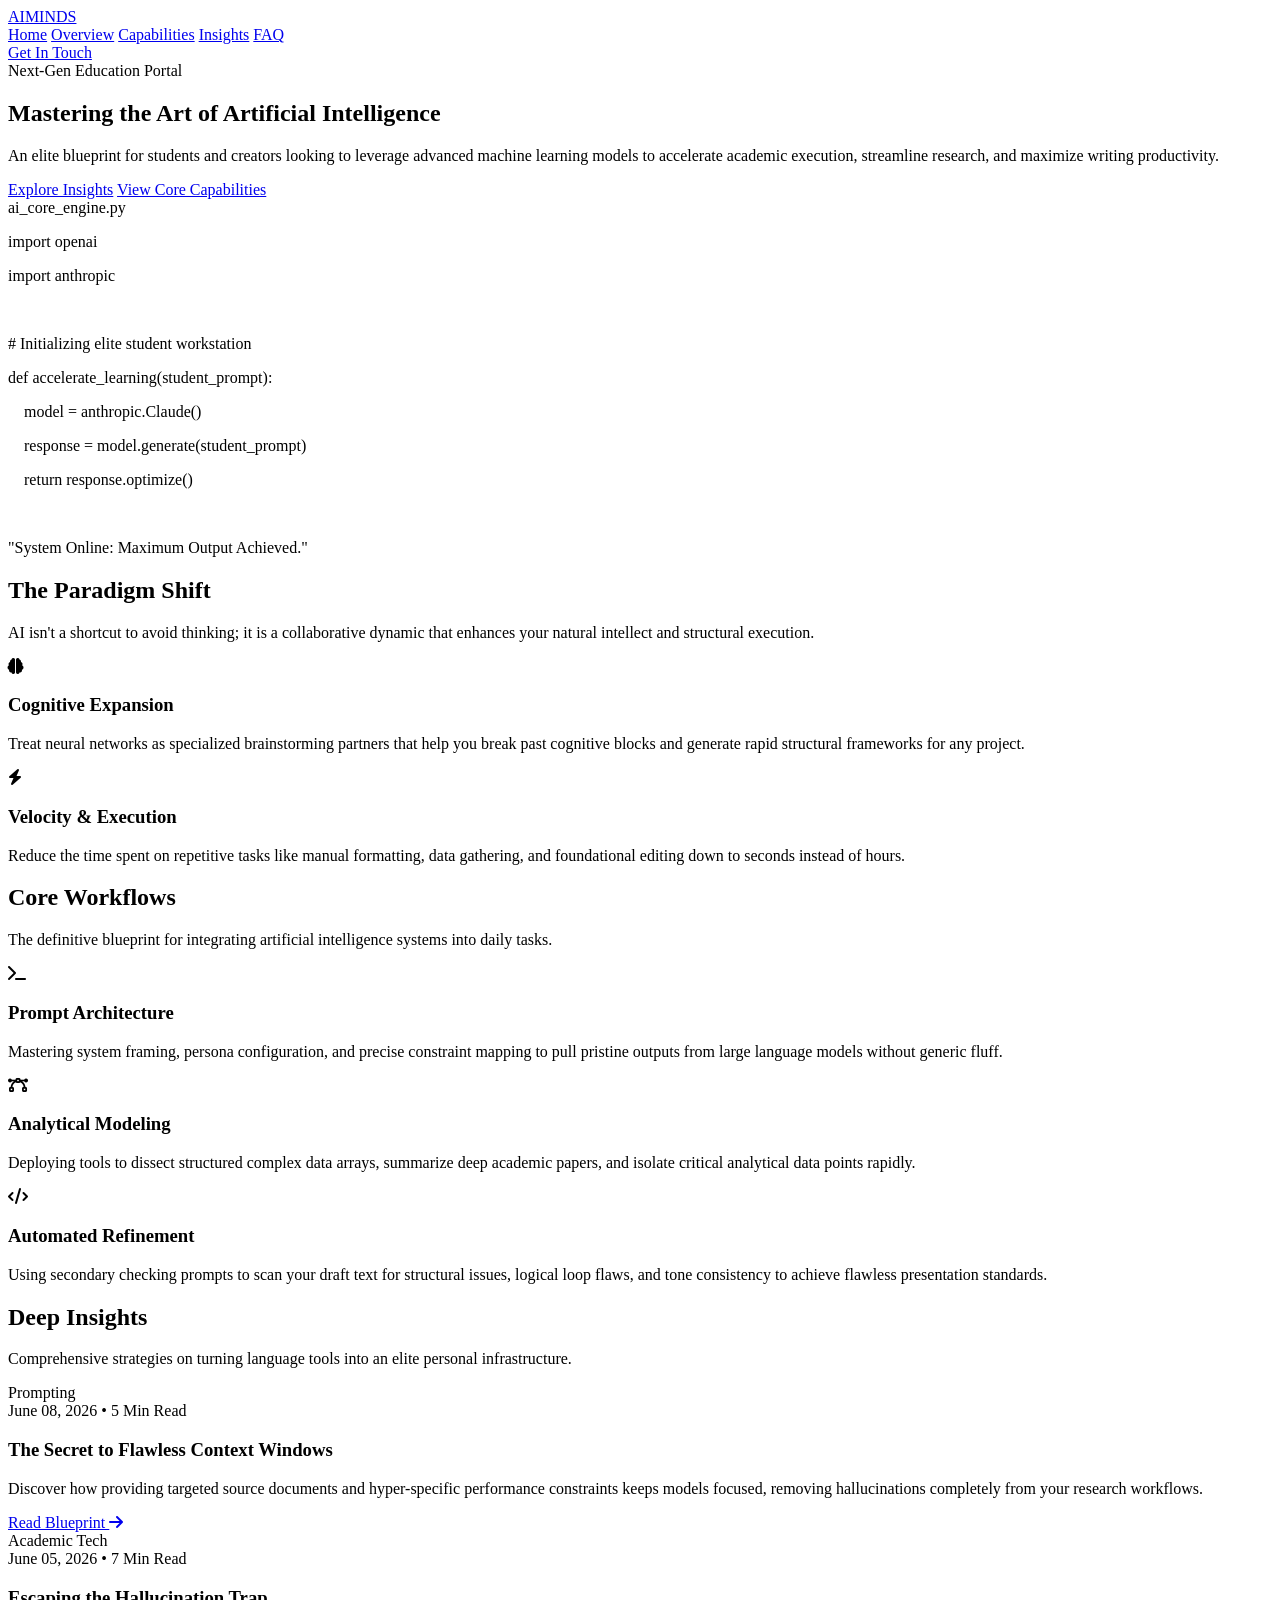
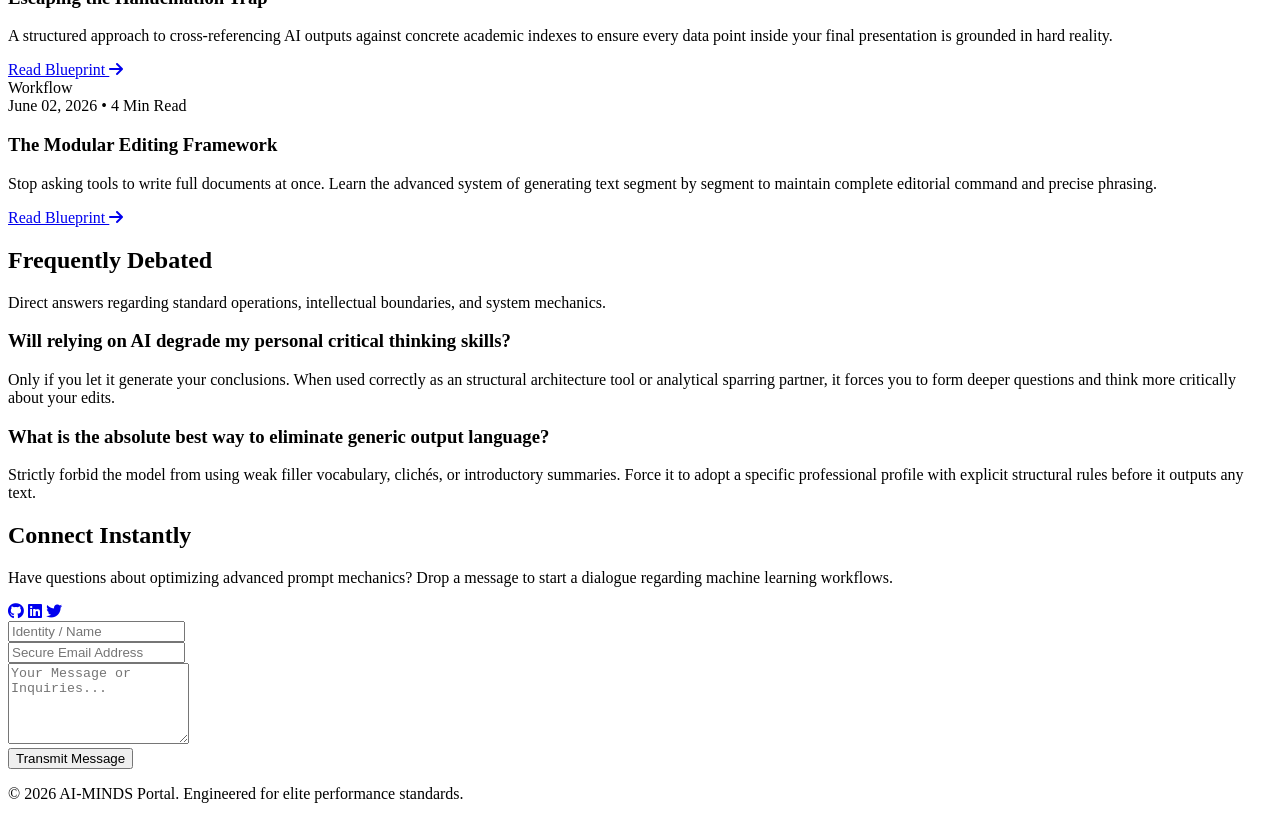
==== index.html @ 74c540f6 "Add initial HTML structure for AI-Minds portal" ====
<!DOCTYPE html>
<html lang="en">
<head>
    <meta charset="UTF-8">
    <meta name="viewport" content="width=device-width, initial-scale=1.0">
    <title>AI-Minds | The Future of Learning</title>
    <!-- Google Fonts for Premium Typography -->
    <link rel="preconnect" href="https://fonts.googleapis.com">
    <link rel="preconnect" href="https://fonts.gstatic.com" crossorigin>
    <link href="https://fonts.googleapis.com/css2?family=Orbitron:wght@400;700;900&family=Plus+Jakarta+Sans:wght@300;400;500;700&display=swap" rel="stylesheet">
    <!-- FontAwesome for Premium Icons -->
    <link rel="stylesheet" href="https://cdnjs.cloudflare.com/ajax/libs/font-awesome/6.4.0/css/all.min.css">
    <link rel="stylesheet" href="style.css">
</head>
<body>

    <!-- 1. NAVIGATION BAR -->
    <header class="navbar">
        <div class="nav-container">
            <a href="#" class="logo">AI<span>MINDS</span></a>
            <nav class="nav-menu">
                <a href="#home" class="nav-link">Home</a>
                <a href="#about" class="nav-link">Overview</a>
                <a href="#features" class="nav-link">Capabilities</a>
                <a href="#blog" class="nav-link">Insights</a>
                <a href="#faq" class="nav-link">FAQ</a>
            </nav>
            <div class="nav-actions">
                <a href="#contact" class="btn btn-secondary">Get In Touch</a>
            </div>
        </div>
    </header>

    <!-- 2. HERO SECTION -->
    <section id="home" class="hero-section">
        <div class="hero-container">
            <div class="hero-content">
                <div class="badge">Next-Gen Education Portal</div>
                <h1>Mastering the Art of <span class="text-gradient">Artificial Intelligence</span></h1>
                <p>An elite blueprint for students and creators looking to leverage advanced machine learning models to accelerate academic execution, streamline research, and maximize writing productivity.</p>
                <div class="hero-buttons">
                    <a href="#blog" class="btn btn-primary">Explore Insights</a>
                    <a href="#features" class="btn btn-outline">View Core Capabilities</a>
                </div>
            </div>
            <div class="hero-visual">
                <div class="mockup-window">
                    <div class="mockup-header">
                        <span class="dot red"></span>
                        <span class="dot yellow"></span>
                        <span class="dot green"></span>
                        <div class="mockup-title">ai_core_engine.py</div>
                    </div>
                    <div class="mockup-body">
                        <p class="code-line"><span class="code-keyword">import</span> openai</p>
                        <p class="code-line"><span class="code-keyword">import</span> anthropic</p>
                        <p class="code-line"><br></p>
                        <p class="code-line"><span class="code-comment"># Initializing elite student workstation</span></p>
                        <p class="code-line"><span class="code-keyword">def</span> <span class="code-func">accelerate_learning</span>(student_prompt):</p>
                        <p class="code-line">&nbsp;&nbsp;&nbsp;&nbsp;model = anthropic.Claude()</p>
                        <p class="code-line">&nbsp;&nbsp;&nbsp;&nbsp;response = model.generate(student_prompt)</p>
                        <p class="code-line">&nbsp;&nbsp;&nbsp;&nbsp;<span class="code-keyword">return</span> response.optimize()</p>
                        <p class="code-line"><br></p>
                        <p class="code-line"><span class="code-string">"System Online: Maximum Output Achieved."</span></p>
                    </div>
                </div>
            </div>
        </div>
    </section>

    <!-- 3. ABOUT / OVERVIEW SECTION -->
    <section id="about" class="about-section">
        <div class="section-container">
            <div class="section-header">
                <h2>The Paradigm Shift</h2>
                <p>AI isn't a shortcut to avoid thinking; it is a collaborative dynamic that enhances your natural intellect and structural execution.</p>
            </div>
            <div class="about-grid">
                <div class="about-card">
                    <div class="about-icon"><i class="fa-solid fa-brain"></i></div>
                    <h3>Cognitive Expansion</h3>
                    <p>Treat neural networks as specialized brainstorming partners that help you break past cognitive blocks and generate rapid structural frameworks for any project.</p>
                </div>
                <div class="about-card">
                    <div class="about-icon"><i class="fa-solid fa-bolt"></i></div>
                    <h3>Velocity & Execution</h3>
                    <p>Reduce the time spent on repetitive tasks like manual formatting, data gathering, and foundational editing down to seconds instead of hours.</p>
                </div>
            </div>
        </div>
    </section>

    <!-- 4. FEATURES GRID -->
    <section id="features" class="features-section">
        <div class="section-container">
            <div class="section-header">
                <h2>Core Workflows</h2>
                <p>The definitive blueprint for integrating artificial intelligence systems into daily tasks.</p>
            </div>
            <div class="features-grid">
                <div class="feature-box">
                    <div class="feature-header-icon"><i class="fa-solid fa-terminal"></i></div>
                    <h3>Prompt Architecture</h3>
                    <p>Mastering system framing, persona configuration, and precise constraint mapping to pull pristine outputs from large language models without generic fluff.</p>
                </div>
                <div class="feature-box">
                    <div class="feature-header-icon"><i class="fa-solid fa-bezier-curve"></i></div>
                    <h3>Analytical Modeling</h3>
                    <p>Deploying tools to dissect structured complex data arrays, summarize deep academic papers, and isolate critical analytical data points rapidly.</p>
                </div>
                <div class="feature-box">
                    <div class="feature-header-icon"><i class="fa-solid fa-code"></i></div>
                    <h3>Automated Refinement</h3>
                    <p>Using secondary checking prompts to scan your draft text for structural issues, logical loop flaws, and tone consistency to achieve flawless presentation standards.</p>
                </div>
            </div>
        </div>
    </section>

    <!-- 5. BLOG SECTION -->
    <section id="blog" class="blog-section">
        <div class="section-container">
            <div class="section-header">
                <h2>Deep Insights</h2>
                <p>Comprehensive strategies on turning language tools into an elite personal infrastructure.</p>
            </div>
            <div class="blog-grid">
                <!-- Blog Post 1 -->
                <article class="blog-card">
                    <div class="blog-badge">Prompting</div>
                    <div class="blog-content">
                        <span class="blog-meta">June 08, 2026 • 5 Min Read</span>
                        <h3>The Secret to Flawless Context Windows</h3>
                        <p>Discover how providing targeted source documents and hyper-specific performance constraints keeps models focused, removing hallucinations completely from your research workflows.</p>
                        <a href="#" class="blog-link">Read Blueprint <i class="fa-solid fa-arrow-right"></i></a>
                    </div>
                </article>
                <!-- Blog Post 2 -->
                <article class="blog-card">
                    <div class="blog-badge">Academic Tech</div>
                    <div class="blog-content">
                        <span class="blog-meta">June 05, 2026 • 7 Min Read</span>
                        <h3>Escaping the Hallucination Trap</h3>
                        <p>A structured approach to cross-referencing AI outputs against concrete academic indexes to ensure every data point inside your final presentation is grounded in hard reality.</p>
                        <a href="#" class="blog-link">Read Blueprint <i class="fa-solid fa-arrow-right"></i></a>
                    </div>
                </article>
                <!-- Blog Post 3 -->
                <article class="blog-card">
                    <div class="blog-badge">Workflow</div>
                    <div class="blog-content">
                        <span class="blog-meta">June 02, 2026 • 4 Min Read</span>
                        <h3>The Modular Editing Framework</h3>
                        <p>Stop asking tools to write full documents at once. Learn the advanced system of generating text segment by segment to maintain complete editorial command and precise phrasing.</p>
                        <a href="#" class="blog-link">Read Blueprint <i class="fa-solid fa-arrow-right"></i></a>
                    </div>
                </article>
            </div>
        </div>
    </section>

    <!-- 6. FAQ SECTION -->
    <section id="faq" class="faq-section">
        <div class="section-container">
            <div class="section-header">
                <h2>Frequently Debated</h2>
                <p>Direct answers regarding standard operations, intellectual boundaries, and system mechanics.</p>
            </div>
            <div class="faq-list">
                <div class="faq-item">
                    <div class="faq-question">
                        <h3>Will relying on AI degrade my personal critical thinking skills?</h3>
                    </div>
                    <div class="faq-answer">
                        <p>Only if you let it generate your conclusions. When used correctly as an structural architecture tool or analytical sparring partner, it forces you to form deeper questions and think more critically about your edits.</p>
                    </div>
                </div>
                <div class="faq-item">
                    <div class="faq-question">
                        <h3>What is the absolute best way to eliminate generic output language?</h3>
                    </div>
                    <div class="faq-answer">
                        <p>Strictly forbid the model from using weak filler vocabulary, clichés, or introductory summaries. Force it to adopt a specific professional profile with explicit structural rules before it outputs any text.</p>
                    </div>
                </div>
            </div>
        </div>
    </section>

    <!-- 7. CONTACT FORM & FOOTER -->
    <section id="contact" class="contact-section">
        <div class="section-container">
            <div class="contact-box">
                <div class="contact-info">
                    <h2>Connect Instantly</h2>
                    <p>Have questions about optimizing advanced prompt mechanics? Drop a message to start a dialogue regarding machine learning workflows.</p>
                    <div class="social-icons">
                        <a href="#"><i class="fa-brands fa-github"></i></a>
                        <a href="#"><i class="fa-brands fa-linkedin"></i></a>
                        <a href="#"><i class="fa-brands fa-twitter"></i></a>
                    </div>
                </div>
                <form class="contact-form" onsubmit="event.preventDefault();">
                    <div class="form-group">
                        <input type="text" placeholder="Identity / Name" required>
                    </div>
                    <div class="form-group">
                        <input type="email" placeholder="Secure Email Address" required>
                    </div>
                    <div class="form-group">
                        <textarea placeholder="Your Message or Inquiries..." rows="5" required></textarea>
                    </div>
                    <button type="submit" class="btn btn-primary">Transmit Message</button>
                </form>
            </div>
        </div>
    </section>

    <footer class="footer">
        <p>&copy; 2026 AI-MINDS Portal. Engineered for elite performance standards.</p>
    </footer>

</body>
</html>
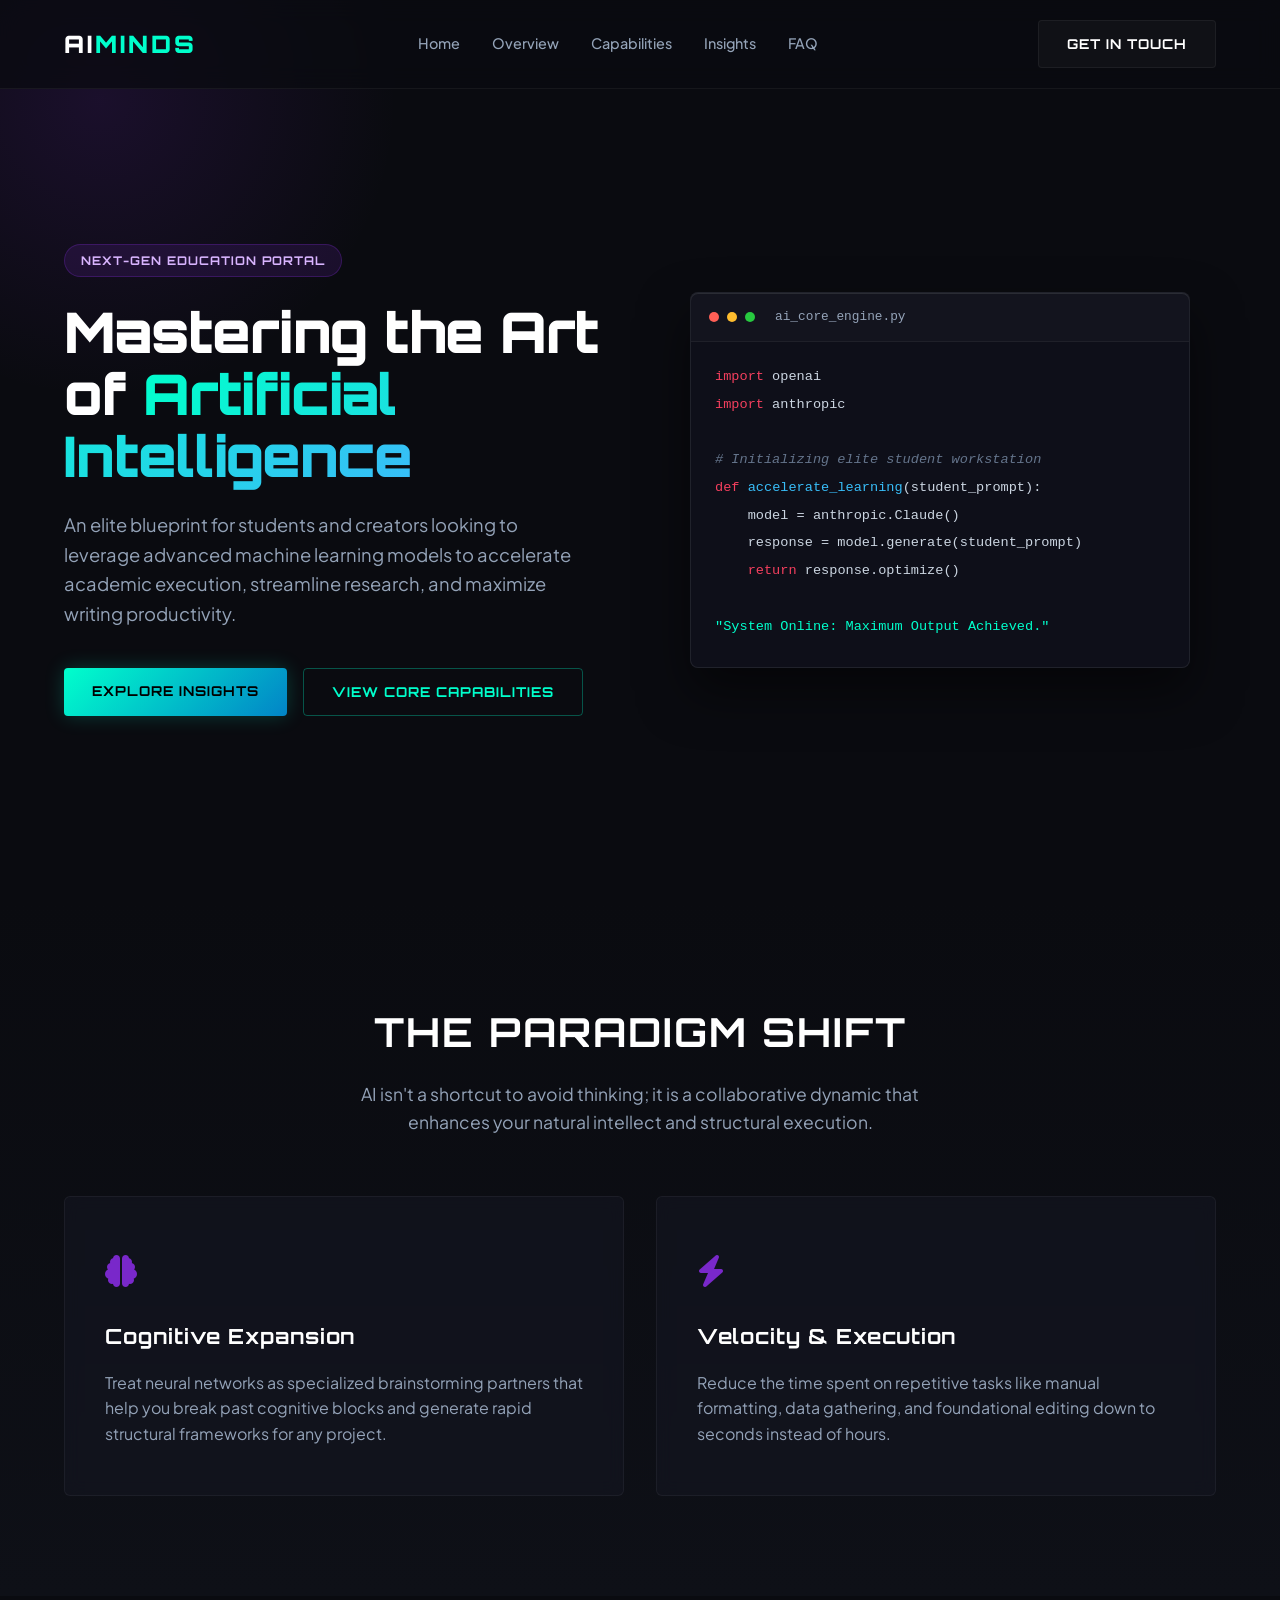
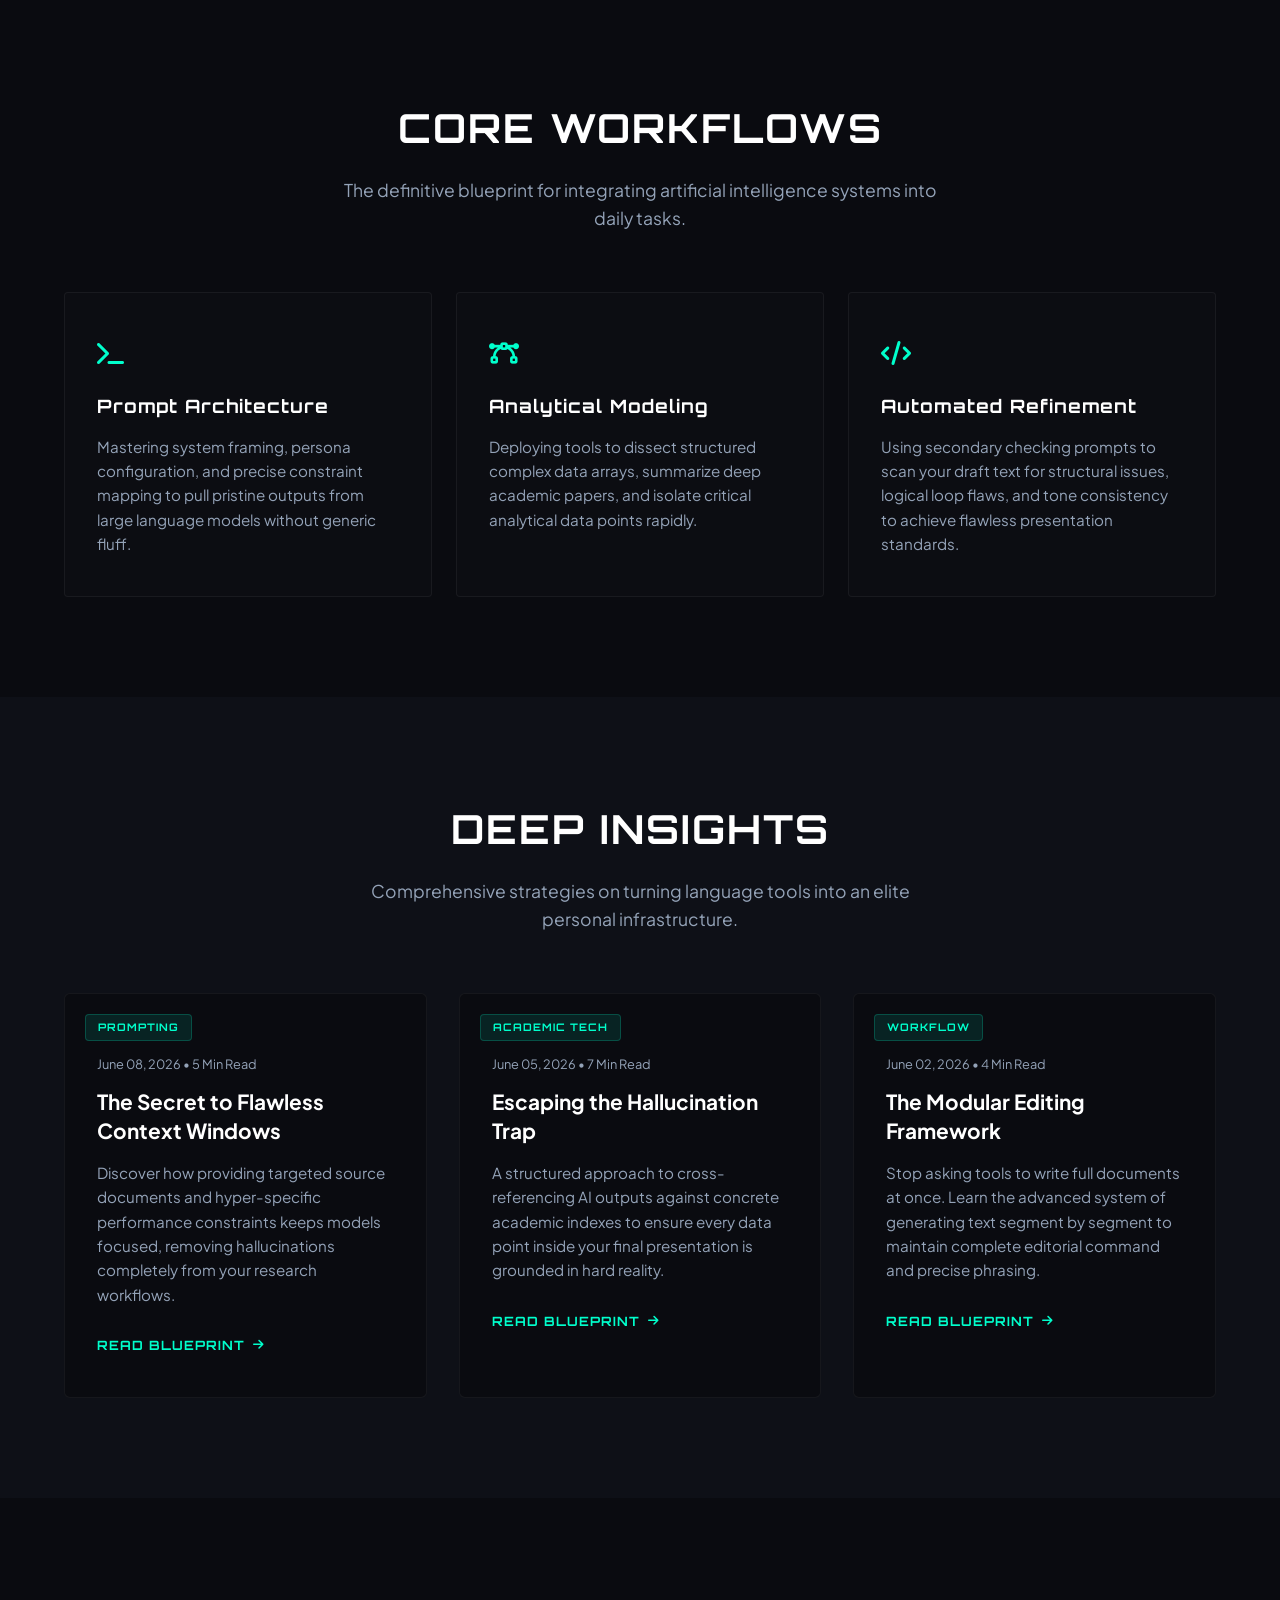
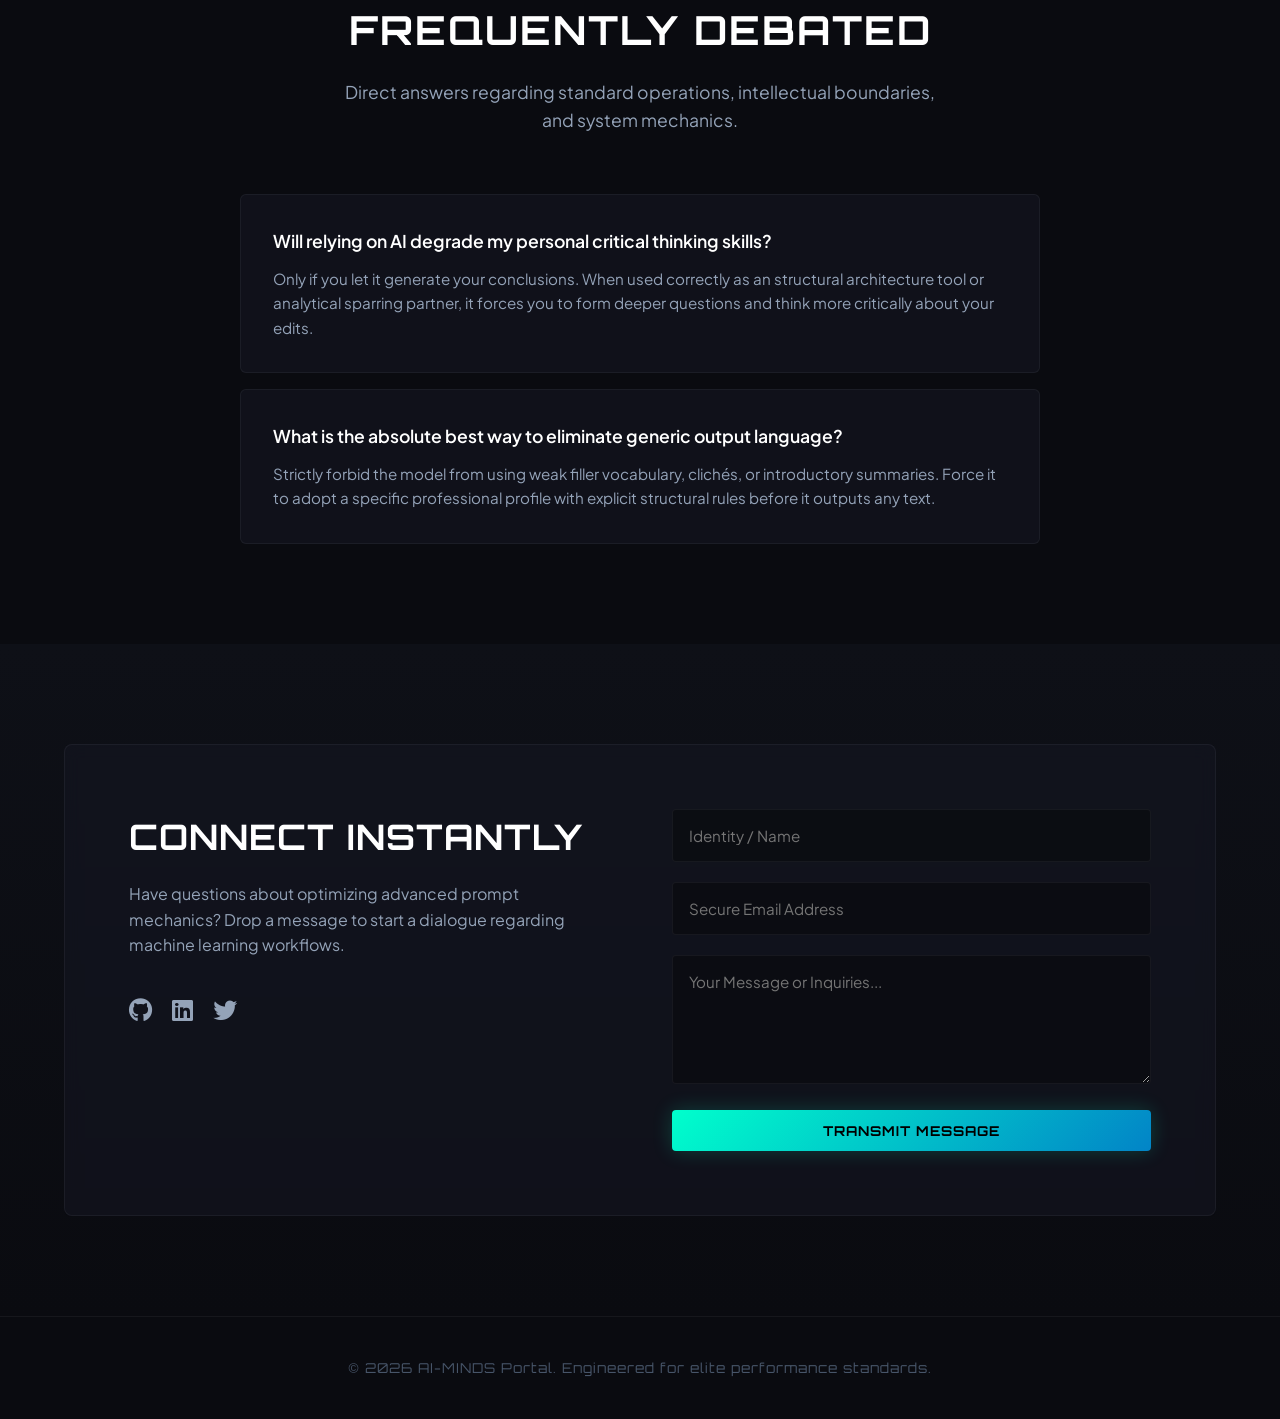
==== commit 28c6d4db: "Update index.html" ====
--- a/index.html
+++ b/index.html
@@ -4,17 +4,14 @@
     <meta charset="UTF-8">
     <meta name="viewport" content="width=device-width, initial-scale=1.0">
     <title>AI-Minds | The Future of Learning</title>
-    <!-- Google Fonts for Premium Typography -->
     <link rel="preconnect" href="https://fonts.googleapis.com">
     <link rel="preconnect" href="https://fonts.gstatic.com" crossorigin>
     <link href="https://fonts.googleapis.com/css2?family=Orbitron:wght@400;700;900&family=Plus+Jakarta+Sans:wght@300;400;500;700&display=swap" rel="stylesheet">
-    <!-- FontAwesome for Premium Icons -->
     <link rel="stylesheet" href="https://cdnjs.cloudflare.com/ajax/libs/font-awesome/6.4.0/css/all.min.css">
     <link rel="stylesheet" href="style.css">
 </head>
 <body>
 
-    <!-- 1. NAVIGATION BAR -->
     <header class="navbar">
         <div class="nav-container">
             <a href="#" class="logo">AI<span>MINDS</span></a>
@@ -31,7 +28,6 @@
         </div>
     </header>
 
-    <!-- 2. HERO SECTION -->
     <section id="home" class="hero-section">
         <div class="hero-container">
             <div class="hero-content">
@@ -68,7 +64,6 @@
         </div>
     </section>
 
-    <!-- 3. ABOUT / OVERVIEW SECTION -->
     <section id="about" class="about-section">
         <div class="section-container">
             <div class="section-header">
@@ -90,7 +85,6 @@
         </div>
     </section>
 
-    <!-- 4. FEATURES GRID -->
     <section id="features" class="features-section">
         <div class="section-container">
             <div class="section-header">
@@ -117,7 +111,6 @@
         </div>
     </section>
 
-    <!-- 5. BLOG SECTION -->
     <section id="blog" class="blog-section">
         <div class="section-container">
             <div class="section-header">
@@ -125,41 +118,37 @@
                 <p>Comprehensive strategies on turning language tools into an elite personal infrastructure.</p>
             </div>
             <div class="blog-grid">
-                <!-- Blog Post 1 -->
                 <article class="blog-card">
                     <div class="blog-badge">Prompting</div>
                     <div class="blog-content">
                         <span class="blog-meta">June 08, 2026 • 5 Min Read</span>
                         <h3>The Secret to Flawless Context Windows</h3>
                         <p>Discover how providing targeted source documents and hyper-specific performance constraints keeps models focused, removing hallucinations completely from your research workflows.</p>
-                        <a href="#" class="blog-link">Read Blueprint <i class="fa-solid fa-arrow-right"></i></a>
+                        <a href="blog.html#prompting-blueprint" class="blog-link">Read Blueprint <i class="fa-solid fa-arrow-right"></i></a>
                     </div>
                 </article>
-                <!-- Blog Post 2 -->
                 <article class="blog-card">
                     <div class="blog-badge">Academic Tech</div>
                     <div class="blog-content">
                         <span class="blog-meta">June 05, 2026 • 7 Min Read</span>
                         <h3>Escaping the Hallucination Trap</h3>
                         <p>A structured approach to cross-referencing AI outputs against concrete academic indexes to ensure every data point inside your final presentation is grounded in hard reality.</p>
-                        <a href="#" class="blog-link">Read Blueprint <i class="fa-solid fa-arrow-right"></i></a>
+                        <a href="blog.html#academic-tech" class="blog-link">Read Blueprint <i class="fa-solid fa-arrow-right"></i></a>
                     </div>
                 </article>
-                <!-- Blog Post 3 -->
                 <article class="blog-card">
                     <div class="blog-badge">Workflow</div>
                     <div class="blog-content">
                         <span class="blog-meta">June 02, 2026 • 4 Min Read</span>
                         <h3>The Modular Editing Framework</h3>
                         <p>Stop asking tools to write full documents at once. Learn the advanced system of generating text segment by segment to maintain complete editorial command and precise phrasing.</p>
-                        <a href="#" class="blog-link">Read Blueprint <i class="fa-solid fa-arrow-right"></i></a>
+                        <a href="blog.html#modular-editing" class="blog-link">Read Blueprint <i class="fa-solid fa-arrow-right"></i></a>
                     </div>
                 </article>
             </div>
         </div>
     </section>
 
-    <!-- 6. FAQ SECTION -->
     <section id="faq" class="faq-section">
         <div class="section-container">
             <div class="section-header">
@@ -187,7 +176,6 @@
         </div>
     </section>
 
-    <!-- 7. CONTACT FORM & FOOTER -->
     <section id="contact" class="contact-section">
         <div class="section-container">
             <div class="contact-box">
--- a/style.css
+++ b/style.css
@@ -0,0 +1,640 @@
+/* ==========================================================================
+   1. SYSTEM DESIGN VARIABLES & RESET
+   ========================================================================== */
+:root {
+    --bg-main: #0a0b10;
+    --bg-card: rgba(20, 22, 34, 0.6);
+    --bg-nav: rgba(10, 11, 16, 0.75);
+    --accent-neon: #00ffcc;
+    --accent-purple: #7928ca;
+    --text-primary: #ffffff;
+    --text-secondary: #94a3b8;
+    --font-heading: 'Orbitron', sans-serif;
+    --font-body: 'Plus Jakarta Sans', sans-serif;
+    --border-glass: rgba(255, 255, 255, 0.05);
+    --glow: 0 0 20px rgba(0, 255, 204, 0.2);
+    --transition-smooth: all 0.4s cubic-bezier(0.16, 1, 0.3, 1);
+}
+
+* {
+    margin: 0;
+    padding: 0;
+    box-sizing: border-box;
+    scroll-behavior: smooth;
+}
+
+body {
+    background-color: var(--bg-main);
+    color: var(--text-primary);
+    font-family: var(--font-body);
+    line-height: 1.6;
+    overflow-x: hidden;
+}
+
+/* Background ambient light artifacts */
+body::before {
+    content: '';
+    position: absolute;
+    width: 600px;
+    height: 600px;
+    background: radial-gradient(circle, rgba(121, 40, 202, 0.15) 0%, rgba(0,0,0,0) 70%);
+    top: -200px;
+    left: -200px;
+    z-index: -1;
+}
+
+/* ==========================================================================
+   2. REUSABLE COMPONENTS & UTILITIES
+   ========================================================================== */
+.section-container {
+    max-width: 1200px;
+    margin: 0 auto;
+    padding: 100px 24px;
+}
+
+.section-header {
+    text-align: center;
+    margin-bottom: 60px;
+}
+
+.section-header h2 {
+    font-family: var(--font-heading);
+    font-size: 2.5rem;
+    font-weight: 700;
+    letter-spacing: 2px;
+    text-transform: uppercase;
+    margin-bottom: 16px;
+    color: var(--text-primary);
+}
+
+.section-header p {
+    color: var(--text-secondary);
+    font-size: 1.1rem;
+    max-width: 600px;
+    margin: 0 auto;
+}
+
+.text-gradient {
+    background: linear-gradient(135deg, var(--accent-neon) 0%, #38bdf8 100%);
+    -webkit-background-clip: text;
+    -webkit-text-fill-color: transparent;
+}
+
+/* Premium Buttons */
+.btn {
+    display: inline-block;
+    padding: 12px 28px;
+    font-family: var(--font-heading);
+    font-size: 0.85rem;
+    font-weight: 700;
+    letter-spacing: 1px;
+    text-transform: uppercase;
+    text-decoration: none;
+    border-radius: 4px;
+    transition: var(--transition-smooth);
+    cursor: pointer;
+}
+
+.btn-primary {
+    background: linear-gradient(135deg, var(--accent-neon) 0%, #0284c7 100%);
+    color: #000000;
+    box-shadow: var(--glow);
+    border: none;
+}
+
+.btn-primary:hover {
+    transform: translateY(-2px);
+    box-shadow: 0 0 30px rgba(0, 255, 204, 0.4);
+}
+
+.btn-secondary {
+    background: rgba(255, 255, 255, 0.03);
+    color: var(--text-primary);
+    border: 1px solid var(--border-glass);
+}
+
+.btn-secondary:hover {
+    background: var(--text-primary);
+    color: #000000;
+}
+
+.btn-outline {
+    background: transparent;
+    color: var(--accent-neon);
+    border: 1px solid rgba(0, 255, 204, 0.3);
+}
+
+.btn-outline:hover {
+    background: rgba(0, 255, 204, 0.05);
+    border-color: var(--accent-neon);
+    box-shadow: var(--glow);
+}
+
+/* ==========================================================================
+   3. NAVIGATION BAR
+   ========================================================================== */
+.navbar {
+    position: fixed;
+    top: 0;
+    left: 0;
+    width: 100%;
+    background-color: var(--bg-nav);
+    backdrop-filter: blur(12px);
+    -webkit-backdrop-filter: blur(12px);
+    border-bottom: 1px solid var(--border-glass);
+    z-index: 1000;
+}
+
+.nav-container {
+    max-width: 1200px;
+    margin: 0 auto;
+    padding: 20px 24px;
+    display: flex;
+    justify-content: space-between;
+    align-items: center;
+}
+
+.logo {
+    font-family: var(--font-heading);
+    font-size: 1.5rem;
+    font-weight: 900;
+    color: var(--text-primary);
+    text-decoration: none;
+    letter-spacing: 3px;
+}
+
+.logo span {
+    color: var(--accent-neon);
+}
+
+.nav-menu {
+    display: flex;
+    gap: 32px;
+}
+
+.nav-link {
+    font-family: var(--font-body);
+    font-size: 0.9rem;
+    font-weight: 500;
+    color: var(--text-secondary);
+    text-decoration: none;
+    transition: var(--transition-smooth);
+}
+
+.nav-link:hover {
+    color: var(--accent-neon);
+}
+
+/* ==========================================================================
+   4. HERO SECTION
+   ========================================================================== */
+.hero-section {
+    padding-top: 160px;
+    padding-bottom: 100px;
+    min-height: 100vh;
+    display: flex;
+    align-items: center;
+}
+
+.hero-container {
+    max-width: 1200px;
+    margin: 0 auto;
+    padding: 0 24px;
+    display: grid;
+    grid-template-columns: 1fr 1fr;
+    gap: 48px;
+    align-items: center;
+}
+
+.badge {
+    display: inline-block;
+    padding: 6px 16px;
+    background: rgba(121, 40, 202, 0.15);
+    border: 1px solid rgba(121, 40, 202, 0.3);
+    color: #d8b4fe;
+    font-family: var(--font-heading);
+    font-size: 0.75rem;
+    font-weight: 700;
+    letter-spacing: 1px;
+    text-transform: uppercase;
+    border-radius: 50px;
+    margin-bottom: 24px;
+}
+
+.hero-content h1 {
+    font-family: var(--font-heading);
+    font-size: 3.5rem;
+    font-weight: 900;
+    line-height: 1.1;
+    letter-spacing: -1px;
+    margin-bottom: 24px;
+}
+
+.hero-content p {
+    color: var(--text-secondary);
+    font-size: 1.15rem;
+    margin-bottom: 40px;
+    max-width: 520px;
+}
+
+.hero-buttons {
+    display: flex;
+    gap: 16px;
+}
+
+/* Mockup Windows (The $500 Developer Visual Touch) */
+.hero-visual {
+    display: flex;
+    justify-content: center;
+}
+
+.mockup-window {
+    width: 100%;
+    max-width: 500px;
+    background: rgba(15, 17, 28, 0.8);
+    border: 1px solid rgba(255, 255, 255, 0.08);
+    border-radius: 8px;
+    box-shadow: 0 24px 50px rgba(0, 0, 0, 0.5), inset 0 1px 0 rgba(255,255,255,0.1);
+    overflow: hidden;
+}
+
+.mockup-header {
+    background: rgba(255, 255, 255, 0.02);
+    padding: 14px 18px;
+    border-bottom: 1px solid rgba(255, 255, 255, 0.05);
+    display: flex;
+    align-items: center;
+    gap: 8px;
+}
+
+.dot {
+    width: 10px;
+    height: 10px;
+    border-radius: 50%;
+    display: inline-block;
+}
+
+.dot.red { background: #ff5f56; }
+.dot.yellow { background: #ffbd2e; }
+.dot.green { background: #27c93f; }
+
+.mockup-title {
+    font-family: monospace;
+    font-size: 0.8rem;
+    color: var(--text-secondary);
+    margin-left: 12px;
+}
+
+.mockup-body {
+    padding: 24px;
+    font-family: 'Courier New', Courier, monospace;
+    font-size: 0.85rem;
+    color: #cbd5e1;
+}
+
+.code-line {
+    margin-bottom: 6px;
+}
+
+.code-keyword { color: #f43f5e; }
+.code-func { color: #38bdf8; }
+.code-comment { color: #64748b; font-style: italic; }
+.code-string { color: var(--accent-neon); }
+
+/* ==========================================================================
+   5. ABOUT / OVERVIEW SECTION
+   ========================================================================== */
+.about-section {
+    background: linear-gradient(180deg, var(--bg-main) 0%, #0e1017 100%);
+}
+
+.about-grid {
+    display: grid;
+    grid-template-columns: 1fr 1fr;
+    gap: 32px;
+}
+
+.about-card {
+    background: var(--bg-card);
+    border: 1px solid var(--border-glass);
+    padding: 48px 40px;
+    border-radius: 6px;
+    backdrop-filter: blur(8px);
+    -webkit-backdrop-filter: blur(8px);
+    transition: var(--transition-smooth);
+}
+
+.about-card:hover {
+    transform: translateY(-5px);
+    border-color: rgba(121, 40, 202, 0.3);
+    box-shadow: 0 20px 40px rgba(0,0,0,0.3);
+}
+
+.about-icon {
+    font-size: 2rem;
+    color: var(--accent-purple);
+    margin-bottom: 24px;
+}
+
+.about-card h3 {
+    font-family: var(--font-heading);
+    font-size: 1.3rem;
+    font-weight: 700;
+    margin-bottom: 16px;
+    letter-spacing: 1px;
+}
+
+.about-card p {
+    color: var(--text-secondary);
+}
+
+/* ==========================================================================
+   6. FEATURES GRID
+   ========================================================================== */
+.features-grid {
+    display: grid;
+    grid-template-columns: repeat(3, 1fr);
+    gap: 24px;
+}
+
+.feature-box {
+    background: rgba(255, 255, 255, 0.01);
+    border: 1px solid var(--border-glass);
+    padding: 40px 32px;
+    border-radius: 4px;
+    transition: var(--transition-smooth);
+}
+
+.feature-box:hover {
+    background: rgba(255, 255, 255, 0.02);
+    border-color: var(--accent-neon);
+    box-shadow: var(--glow);
+}
+
+.feature-header-icon {
+    font-size: 1.5rem;
+    color: var(--accent-neon);
+    margin-bottom: 20px;
+}
+
+.feature-box h3 {
+    font-family: var(--font-heading);
+    font-size: 1.15rem;
+    margin-bottom: 14px;
+    letter-spacing: 1px;
+}
+
+.feature-box p {
+    color: var(--text-secondary);
+    font-size: 0.95rem;
+}
+
+/* ==========================================================================
+   7. BLOG SECTION
+   ========================================================================== */
+.blog-section {
+    background: #0e1017;
+}
+
+.blog-grid {
+    display: grid;
+    grid-template-columns: repeat(3, 1fr);
+    gap: 32px;
+}
+
+.blog-card {
+    background: var(--bg-main);
+    border: 1px solid var(--border-glass);
+    border-radius: 6px;
+    overflow: hidden;
+    transition: var(--transition-smooth);
+    position: relative;
+}
+
+.blog-card:hover {
+    transform: translateY(-8px);
+    border-color: var(--accent-neon);
+}
+
+.blog-badge {
+    position: absolute;
+    top: 20px;
+    left: 20px;
+    background: rgba(0, 255, 204, 0.1);
+    color: var(--accent-neon);
+    padding: 4px 12px;
+    font-family: var(--font-heading);
+    font-size: 0.65rem;
+    font-weight: 700;
+    letter-spacing: 1px;
+    text-transform: uppercase;
+    border-radius: 4px;
+    border: 1px solid rgba(0, 255, 204, 0.2);
+}
+
+.blog-content {
+    padding: 60px 32px 40px 32px;
+}
+
+.blog-meta {
+    display: block;
+    font-size: 0.8rem;
+    color: var(--text-secondary);
+    margin-bottom: 12px;
+}
+
+.blog-card h3 {
+    font-size: 1.3rem;
+    font-weight: 700;
+    line-height: 1.4;
+    margin-bottom: 16px;
+}
+
+.blog-card p {
+    color: var(--text-secondary);
+    font-size: 0.95rem;
+    margin-bottom: 24px;
+}
+
+.blog-link {
+    color: var(--accent-neon);
+    text-decoration: none;
+    font-family: var(--font-heading);
+    font-size: 0.8rem;
+    font-weight: 700;
+    letter-spacing: 1px;
+    text-transform: uppercase;
+    display: inline-flex;
+    align-items: center;
+    gap: 8px;
+    transition: var(--transition-smooth);
+}
+
+.blog-link i {
+    font-size: 0.75rem;
+    transition: var(--transition-smooth);
+}
+
+.blog-card:hover .blog-link i {
+    transform: translateX(4px);
+}
+
+/* ==========================================================================
+   8. FAQ SECTION
+   ========================================================================== */
+.faq-list {
+    max-width: 800px;
+    margin: 0 auto;
+    display: flex;
+    flex-direction: column;
+    gap: 16px;
+}
+
+.faq-item {
+    background: var(--bg-card);
+    border: 1px solid var(--border-glass);
+    padding: 32px;
+    border-radius: 6px;
+}
+
+.faq-question h3 {
+    font-size: 1.1rem;
+    font-weight: 600;
+    margin-bottom: 12px;
+}
+
+.faq-answer p {
+    color: var(--text-secondary);
+    font-size: 0.95rem;
+}
+
+/* ==========================================================================
+   9. CONTACT FORM & FOOTER
+   ========================================================================== */
+.contact-section {
+    background: linear-gradient(180deg, #0e1017 0%, var(--bg-main) 100%);
+}
+
+.contact-box {
+    display: grid;
+    grid-template-columns: 1fr 1fr;
+    gap: 64px;
+    background: var(--bg-card);
+    border: 1px solid var(--border-glass);
+    padding: 64px;
+    border-radius: 8px;
+    backdrop-filter: blur(8px);
+    -webkit-backdrop-filter: blur(8px);
+}
+
+.contact-info h2 {
+    font-family: var(--font-heading);
+    font-size: 2.2rem;
+    text-transform: uppercase;
+    letter-spacing: 1px;
+    margin-bottom: 16px;
+}
+
+.contact-info p {
+    color: var(--text-secondary);
+    margin-bottom: 32px;
+}
+
+.social-icons {
+    display: flex;
+    gap: 20px;
+}
+
+.social-icons a {
+    color: var(--text-secondary);
+    font-size: 1.5rem;
+    transition: var(--transition-smooth);
+}
+
+.social-icons a:hover {
+    color: var(--accent-neon);
+}
+
+.contact-form {
+    display: flex;
+    flex-direction: column;
+    gap: 20px;
+}
+
+.form-group input,
+.form-group textarea {
+    width: 100%;
+    background: rgba(0, 0, 0, 0.3);
+    border: 1px solid var(--border-glass);
+    padding: 16px;
+    color: var(--text-primary);
+    font-family: var(--font-body);
+    font-size: 0.95rem;
+    border-radius: 4px;
+    transition: var(--transition-smooth);
+}
+
+.form-group input:focus,
+.form-group textarea:focus {
+    outline: none;
+    border-color: var(--accent-neon);
+    background: rgba(0, 0, 0, 0.5);
+}
+
+.footer {
+    text-align: center;
+    padding: 40px 24px;
+    border-top: 1px solid var(--border-glass);
+    background: var(--bg-main);
+}
+
+.footer p {
+    color: #475569;
+    font-size: 0.85rem;
+    font-family: var(--font-heading);
+    letter-spacing: 1px;
+}
+
+/* ==========================================================================
+   10. RESPONSIVE DESIGN (MOBILE ADAPTATION)
+   ========================================================================== */
+@media (max-width: 992px) {
+    .hero-container,
+    .about-grid,
+    .contact-box {
+        grid-template-columns: 1fr;
+        gap: 40px;
+    }
+    .features-grid,
+    .blog-grid {
+        grid-template-columns: repeat(2, 1fr);
+    }
+    .hero-content {
+        text-align: center;
+    }
+    .hero-content p {
+        margin: 0 auto 40px auto;
+    }
+    .hero-buttons {
+        justify-content: center;
+    }
+}
+
+@media (max-width: 768px) {
+    .nav-menu {
+        display: none; /* Simplification for testing layout */
+    }
+    .features-grid,
+    .blog-grid {
+        grid-template-columns: 1fr;
+    }
+    .hero-content h1 {
+        font-size: 2.5rem;
+    }
+    .section-header h2 {
+        font-size: 2rem;
+    }
+    .contact-box {
+        padding: 32px;
+    }
+}
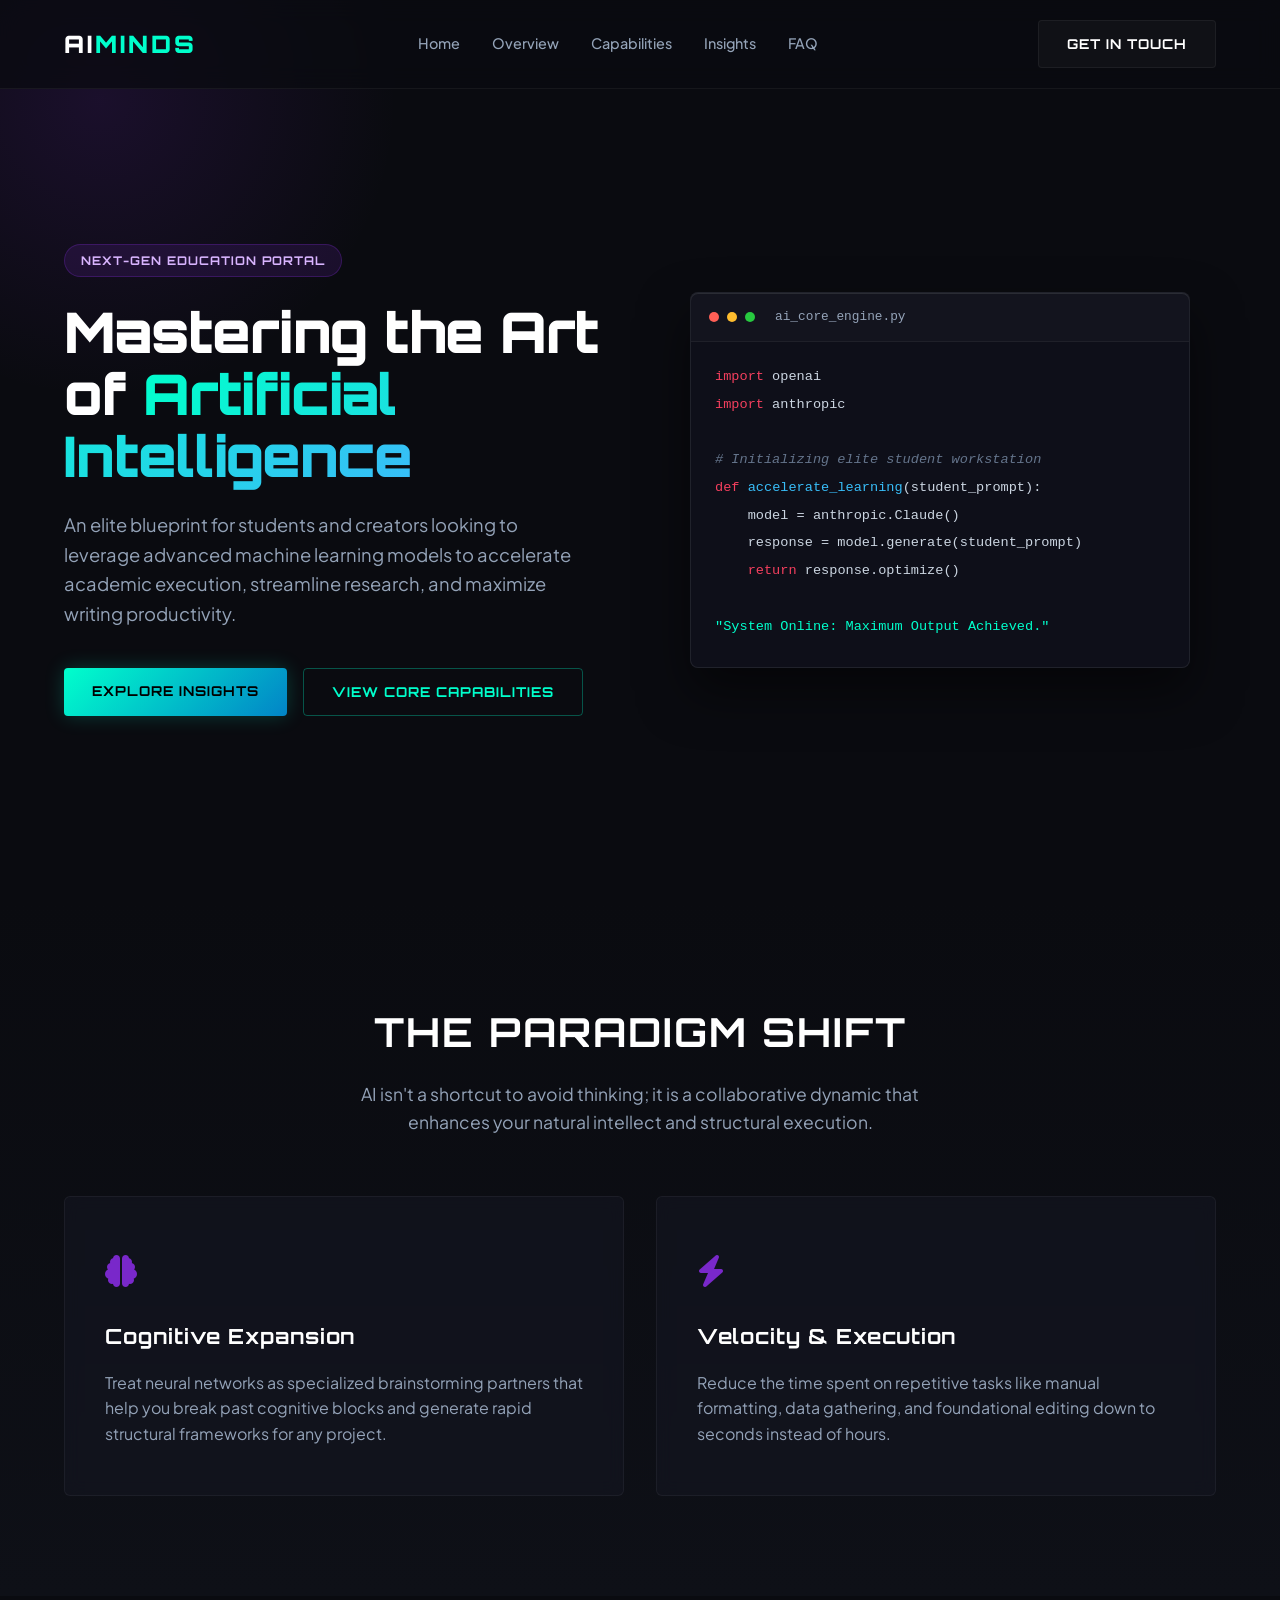
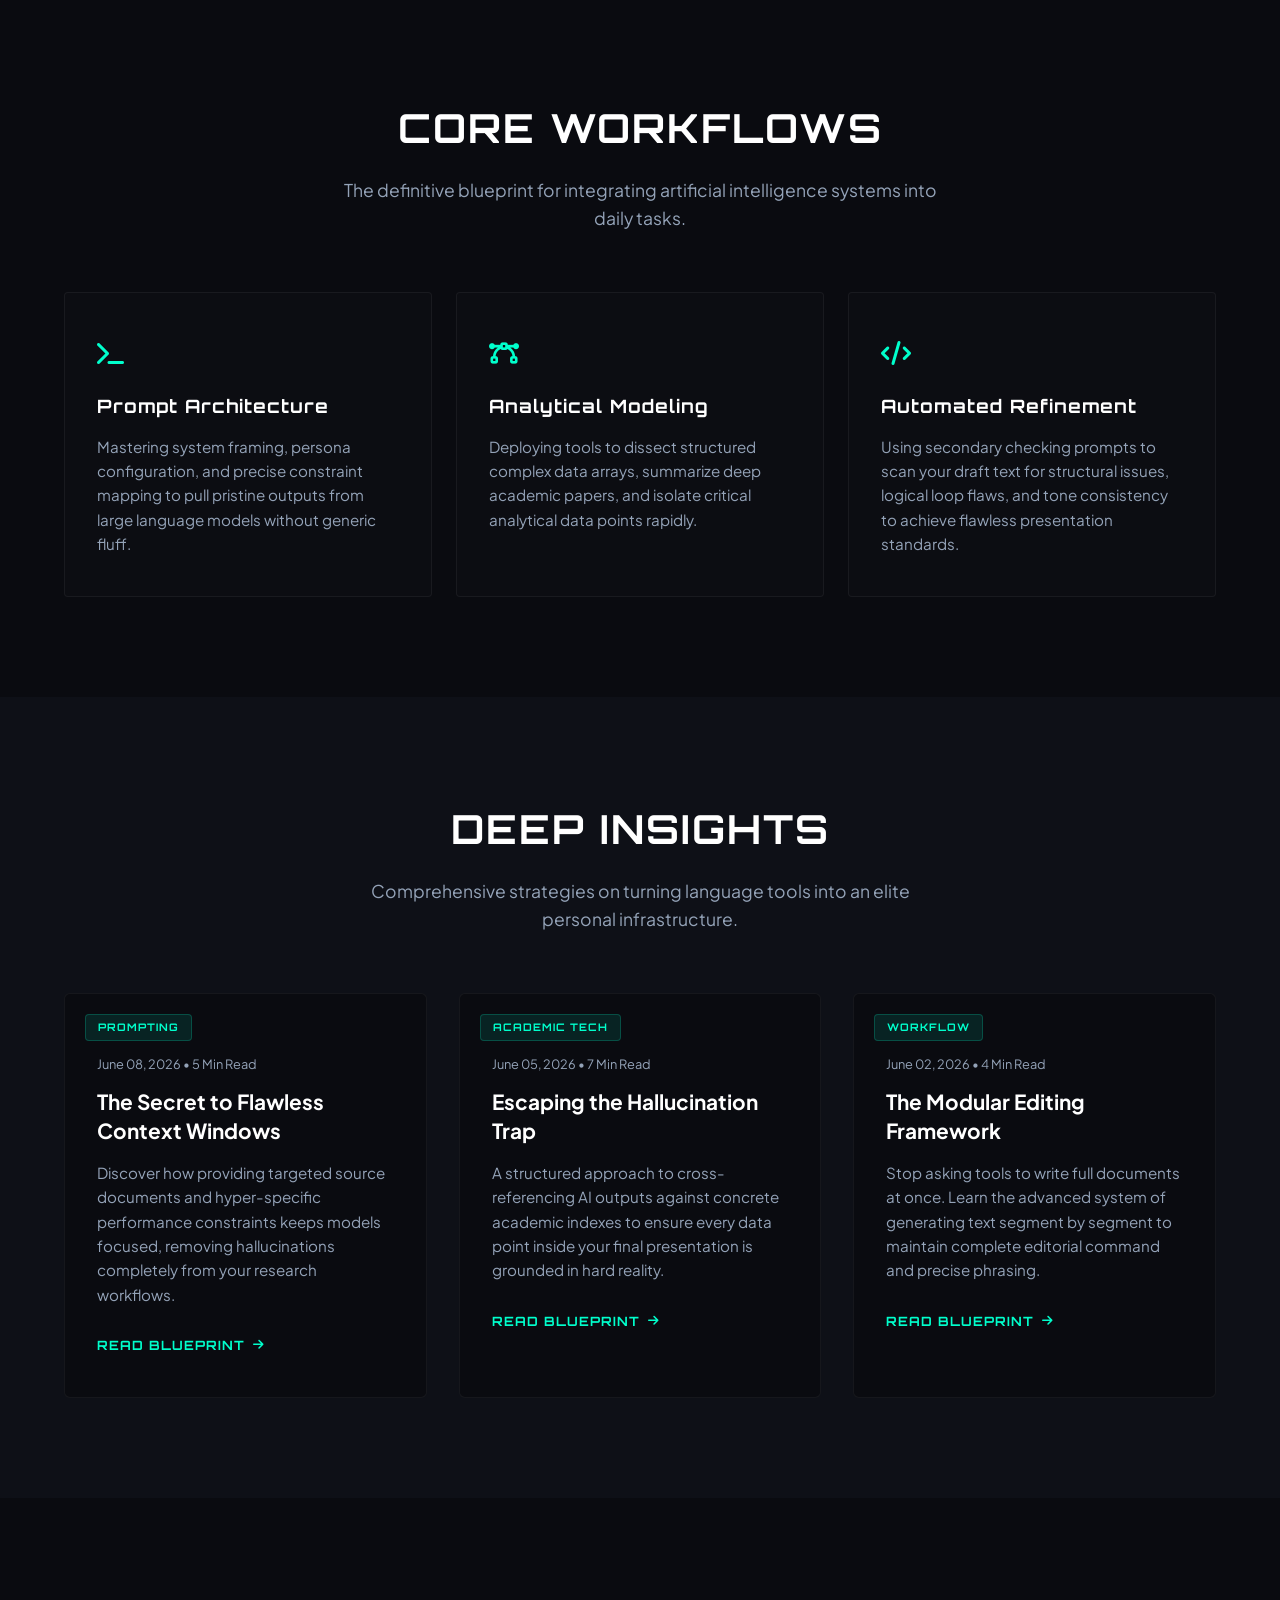
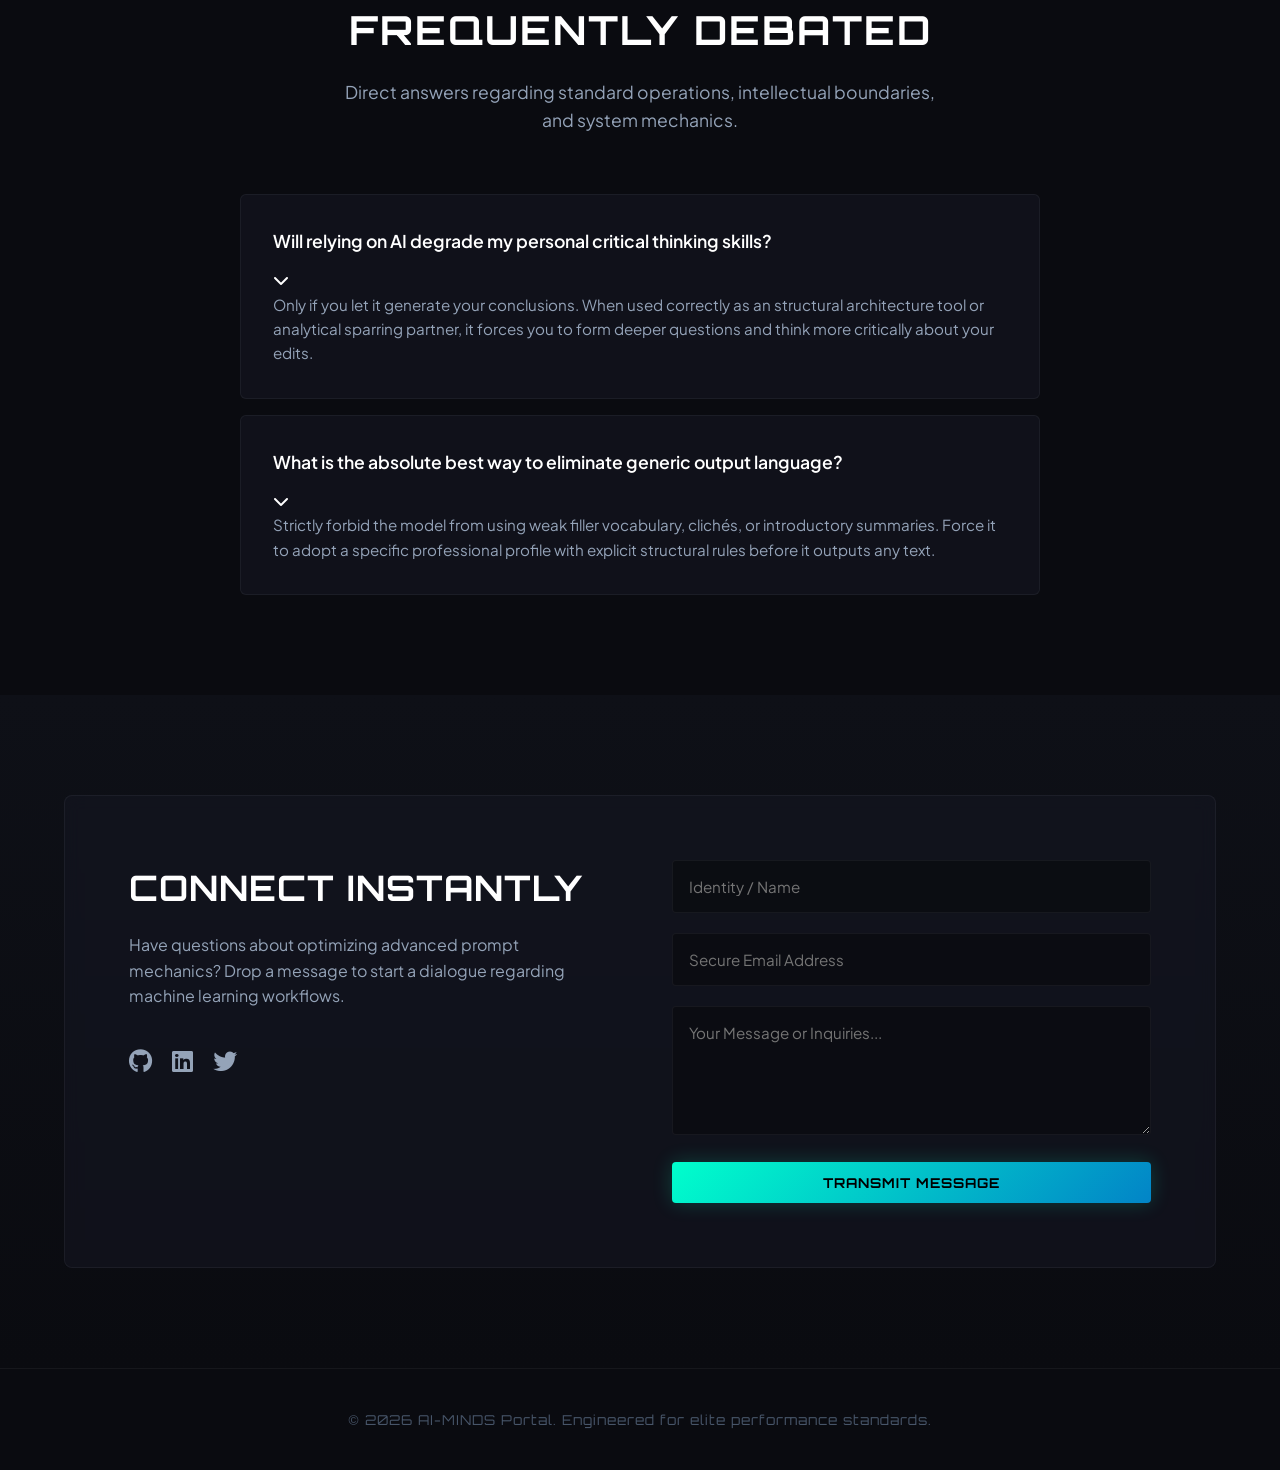
==== commit 43cd6251: "Update index.html" ====
--- a/index.html
+++ b/index.html
@@ -4,14 +4,17 @@
     <meta charset="UTF-8">
     <meta name="viewport" content="width=device-width, initial-scale=1.0">
     <title>AI-Minds | The Future of Learning</title>
+    <!-- Google Fonts for Premium Typography -->
     <link rel="preconnect" href="https://fonts.googleapis.com">
     <link rel="preconnect" href="https://fonts.gstatic.com" crossorigin>
     <link href="https://fonts.googleapis.com/css2?family=Orbitron:wght@400;700;900&family=Plus+Jakarta+Sans:wght@300;400;500;700&display=swap" rel="stylesheet">
+    <!-- FontAwesome for Premium Icons -->
     <link rel="stylesheet" href="https://cdnjs.cloudflare.com/ajax/libs/font-awesome/6.4.0/css/all.min.css">
     <link rel="stylesheet" href="style.css">
 </head>
 <body>
 
+    <!-- 1. NAVIGATION BAR -->
     <header class="navbar">
         <div class="nav-container">
             <a href="#" class="logo">AI<span>MINDS</span></a>
@@ -28,6 +31,7 @@
         </div>
     </header>
 
+    <!-- 2. HERO SECTION -->
     <section id="home" class="hero-section">
         <div class="hero-container">
             <div class="hero-content">
@@ -64,6 +68,7 @@
         </div>
     </section>
 
+    <!-- 3. ABOUT / OVERVIEW SECTION -->
     <section id="about" class="about-section">
         <div class="section-container">
             <div class="section-header">
@@ -85,6 +90,7 @@
         </div>
     </section>
 
+    <!-- 4. FEATURES GRID -->
     <section id="features" class="features-section">
         <div class="section-container">
             <div class="section-header">
@@ -111,6 +117,7 @@
         </div>
     </section>
 
+    <!-- 5. BLOG SECTION -->
     <section id="blog" class="blog-section">
         <div class="section-container">
             <div class="section-header">
@@ -118,6 +125,7 @@
                 <p>Comprehensive strategies on turning language tools into an elite personal infrastructure.</p>
             </div>
             <div class="blog-grid">
+                <!-- Blog Post 1 -->
                 <article class="blog-card">
                     <div class="blog-badge">Prompting</div>
                     <div class="blog-content">
@@ -127,6 +135,7 @@
                         <a href="blog.html#prompting-blueprint" class="blog-link">Read Blueprint <i class="fa-solid fa-arrow-right"></i></a>
                     </div>
                 </article>
+                <!-- Blog Post 2 -->
                 <article class="blog-card">
                     <div class="blog-badge">Academic Tech</div>
                     <div class="blog-content">
@@ -136,6 +145,7 @@
                         <a href="blog.html#academic-tech" class="blog-link">Read Blueprint <i class="fa-solid fa-arrow-right"></i></a>
                     </div>
                 </article>
+                <!-- Blog Post 3 -->
                 <article class="blog-card">
                     <div class="blog-badge">Workflow</div>
                     <div class="blog-content">
@@ -149,6 +159,7 @@
         </div>
     </section>
 
+    <!-- 6. FAQ SECTION -->
     <section id="faq" class="faq-section">
         <div class="section-container">
             <div class="section-header">
@@ -159,6 +170,7 @@
                 <div class="faq-item">
                     <div class="faq-question">
                         <h3>Will relying on AI degrade my personal critical thinking skills?</h3>
+                        <i class="fa-solid fa-chevron-down faq-toggle"></i>
                     </div>
                     <div class="faq-answer">
                         <p>Only if you let it generate your conclusions. When used correctly as an structural architecture tool or analytical sparring partner, it forces you to form deeper questions and think more critically about your edits.</p>
@@ -167,6 +179,7 @@
                 <div class="faq-item">
                     <div class="faq-question">
                         <h3>What is the absolute best way to eliminate generic output language?</h3>
+                        <i class="fa-solid fa-chevron-down faq-toggle"></i>
                     </div>
                     <div class="faq-answer">
                         <p>Strictly forbid the model from using weak filler vocabulary, clichés, or introductory summaries. Force it to adopt a specific professional profile with explicit structural rules before it outputs any text.</p>
@@ -176,6 +189,7 @@
         </div>
     </section>
 
+    <!-- 7. CONTACT FORM & FOOTER -->
     <section id="contact" class="contact-section">
         <div class="section-container">
             <div class="contact-box">
@@ -188,7 +202,7 @@
                         <a href="#"><i class="fa-brands fa-twitter"></i></a>
                     </div>
                 </div>
-                <form class="contact-form" onsubmit="event.preventDefault();">
+                <form class="contact-form" onsubmit="event.preventDefault(); alert('Transmission Successful.');">
                     <div class="form-group">
                         <input type="text" placeholder="Identity / Name" required>
                     </div>
@@ -208,5 +222,33 @@
         <p>&copy; 2026 AI-MINDS Portal. Engineered for elite performance standards.</p>
     </footer>
 
+    <!-- INTERACTIVE ENGINE LOGIC -->
+    <script>
+        // Smooth Navbar Scroll Interaction
+        window.addEventListener('scroll', () => {
+            const navbar = document.querySelector('.navbar');
+            if (window.scrollY > 50) {
+                navbar.classList.add('scrolled');
+            } else {
+                navbar.classList.remove('scrolled');
+            }
+        });
+
+        // FAQ Smooth Accordion Mechanics
+        document.querySelectorAll('.faq-item').forEach(item => {
+            const question = item.querySelector('.faq-question');
+            question.addEventListener('click', () => {
+                const isOpen = item.classList.contains('active');
+                
+                // Close all open items first for a premium single-toggle feel
+                document.querySelectorAll('.faq-item').forEach(el => el.classList.remove('active'));
+                
+                if (!isOpen) {
+                    item.classList.add('active');
+                }
+            });
+        });
+    </script>
+
 </body>
 </html>
